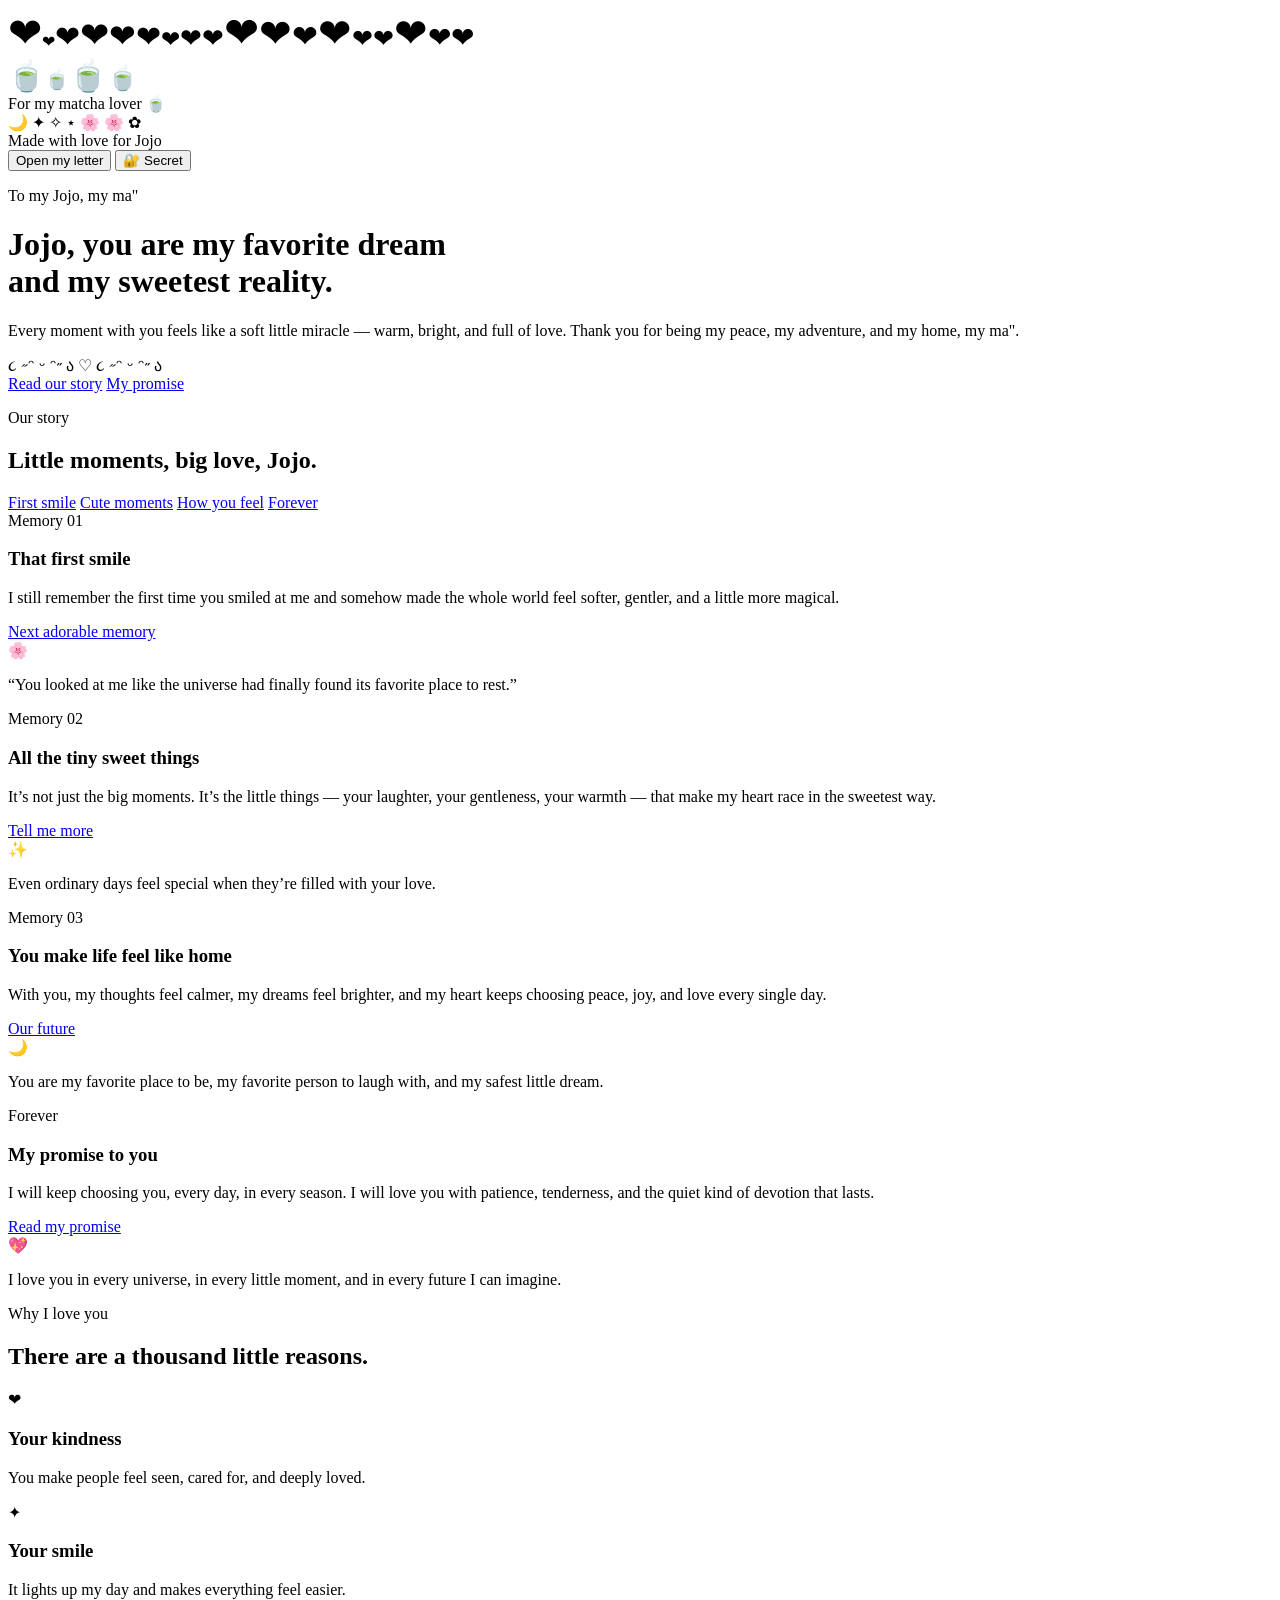
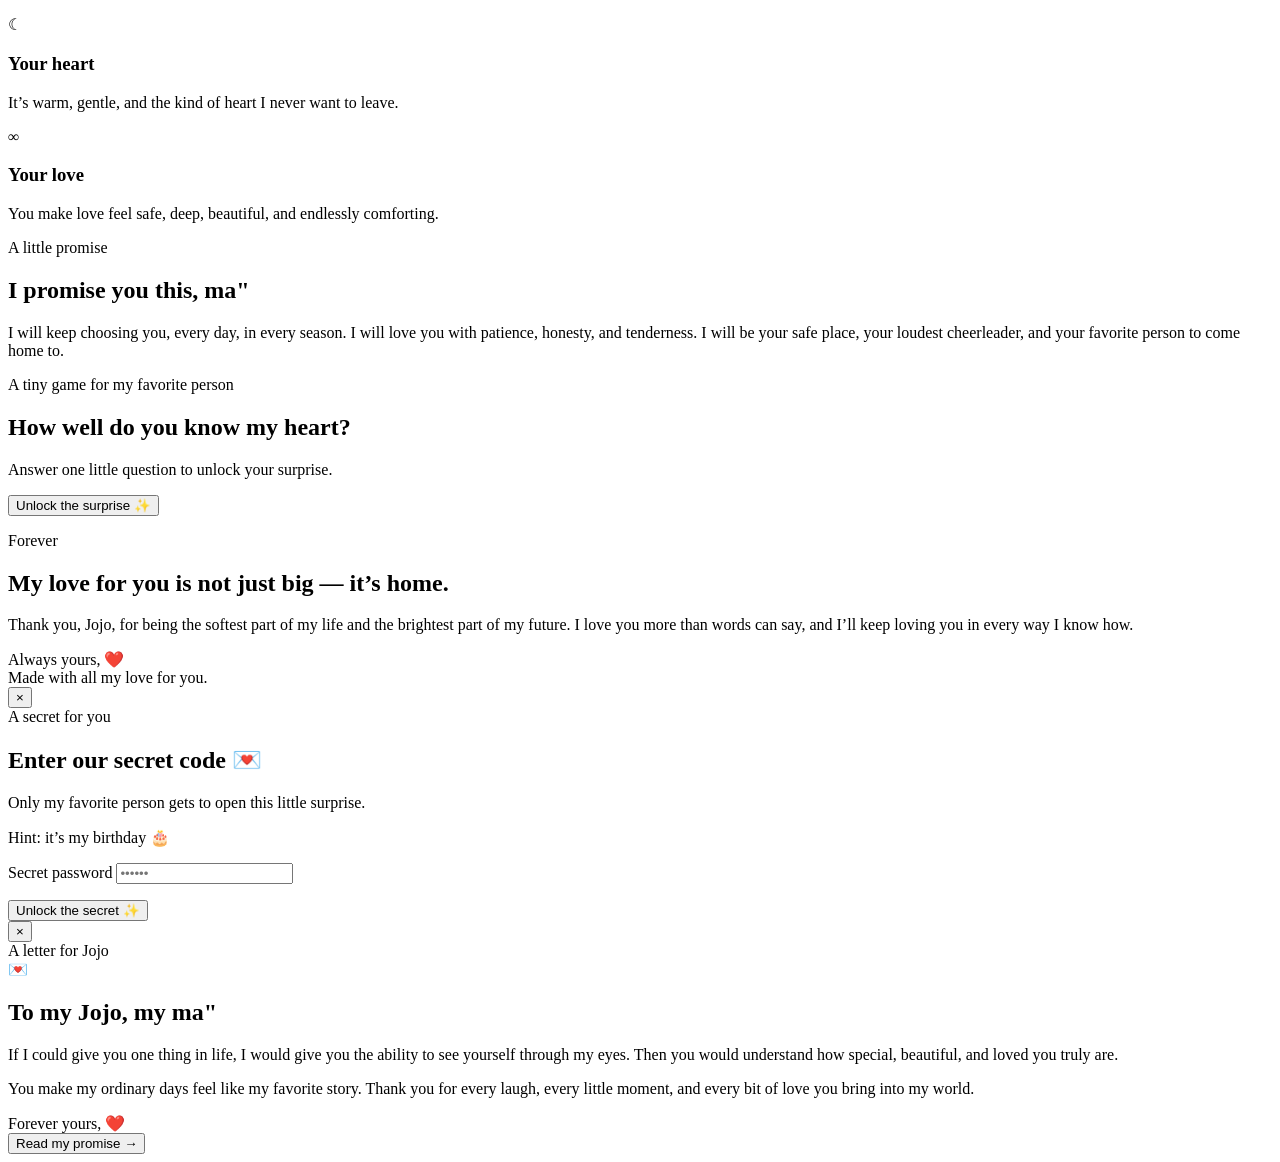
==== index.html @ d53a0cb2 "Update index.html" ====
<!DOCTYPE html>
<html lang="en">
  <head>
    <meta charset="UTF-8" />
    <meta name="viewport" content="width=device-width, initial-scale=1.0" />
    <title>For My Love</title>
    <meta
      name="description"
      content="A heartfelt surprise website for the love of my life."
    />
    <link rel="preconnect" href="https://fonts.googleapis.com" />
    <link rel="preconnect" href="https://fonts.gstatic.com" crossorigin />
    <link
      href="https://fonts.googleapis.com/css2?family=Cormorant+Garamond:wght@400;500;600;700&family=Inter:wght@400;500;600;700&display=swap"
      rel="stylesheet"
    />
    <link rel="stylesheet" href="style.css" />
  </head>
  <body>
    <div class="bg-hearts" id="heartsLayer" aria-hidden="true"></div>
    <div class="bg-matcha" id="matchaLayer" aria-hidden="true"></div>
    <div class="matcha-label" aria-label="For my matcha lover">
      For my matcha lover 🍵
    </div>
    <div class="anime-sky" aria-hidden="true">
      <span class="moon">🌙</span>
      <span class="star star-one">✦</span>
      <span class="star star-two">✧</span>
      <span class="star star-three">⋆</span>
      <span class="sakura sakura-one">🌸</span>
      <span class="sakura sakura-two">🌸</span>
      <span class="sakura sakura-three">✿</span>
    </div>

    <header class="hero">
      <nav class="topbar">
        <span class="brand">Made with love for Jojo</span>
        <div class="top-actions">
          <button id="openLetterBtn" class="glass-button">Open my letter</button>
          <button id="secretBtn" class="glass-button secret-button">🔐 Secret</button>
        </div>
      </nav>

      <div class="hero-inner">
        <p class="eyebrow">To my Jojo, my ma"</p>
        <h1>
          Jojo, you are my favorite <span>dream</span><br />
          and my sweetest reality.
        </h1>
        <p class="lead">
          Every moment with you feels like a soft little miracle — warm, bright,
          and full of love. Thank you for being my peace, my adventure, and my home,
          my ma".
        </p>
        <div class="chibi-row" aria-label="Cute love mascots">
          <span class="chibi">૮ ˶ᵔ ᵕ ᵔ˶ ა</span>
          <span class="anime-heart">♡</span>
          <span class="chibi">૮ ˶ᵔ ᵕ ᵔ˶ ა</span>
        </div>

        <div class="cta-row">
          <a class="primary-btn" href="#story" data-screen="story">Read our story</a>
          <a class="secondary-btn" href="#promise" data-screen="promise">My promise</a>
        </div>
      </div>
    </header>

    <main>
      <section id="story" class="story section-shell screen active-screen">
        <div class="section-heading">
          <p class="mini-label">Our story</p>
          <h2>Little moments, big love, Jojo.</h2>
        </div>

        <div class="memory-nav" aria-label="Memory navigation">
          <a href="#memory-1" data-screen="memory-1" class="nav-pill active">First smile</a>
          <a href="#memory-2" data-screen="memory-2" class="nav-pill">Cute moments</a>
          <a href="#memory-3" data-screen="memory-3" class="nav-pill">How you feel</a>
          <a href="#memory-4" data-screen="memory-4" class="nav-pill">Forever</a>
        </div>
      </section>

      <section id="memory-1" class="slide-show section-shell screen">
        <div class="slide-section">
          <div class="slide-copy">
            <span class="badge">Memory 01</span>
            <h3>That first smile</h3>
            <p>
              I still remember the first time you smiled at me and somehow made the whole
              world feel softer, gentler, and a little more magical.
            </p>
            <a href="#memory-2" data-screen="memory-2" class="mini-btn">Next adorable memory</a>
          </div>
          <div class="slide-card">
            <div class="card-emoji">🌸</div>
            <p>
              “You looked at me like the universe had finally found its favorite place to
              rest.”
            </p>
          </div>
        </div>
      </section>

      <section id="memory-2" class="slide-show section-shell screen">
        <div class="slide-section reverse">
          <div class="slide-copy">
            <span class="badge">Memory 02</span>
            <h3>All the tiny sweet things</h3>
            <p>
              It’s not just the big moments. It’s the little things — your laughter, your
              gentleness, your warmth — that make my heart race in the sweetest way.
            </p>
            <a href="#memory-3" data-screen="memory-3" class="mini-btn">Tell me more</a>
          </div>
          <div class="slide-card">
            <div class="card-emoji">✨</div>
            <p>
              Even ordinary days feel special when they’re filled with your love.
            </p>
          </div>
        </div>
      </section>

      <section id="memory-3" class="slide-show section-shell screen">
        <div class="slide-section">
          <div class="slide-copy">
            <span class="badge">Memory 03</span>
            <h3>You make life feel like home</h3>
            <p>
              With you, my thoughts feel calmer, my dreams feel brighter, and my heart keeps
              choosing peace, joy, and love every single day.
            </p>
            <a href="#memory-4" data-screen="memory-4" class="mini-btn">Our future</a>
          </div>
          <div class="slide-card">
            <div class="card-emoji">🌙</div>
            <p>
              You are my favorite place to be, my favorite person to laugh with, and my
              safest little dream.
            </p>
          </div>
        </div>
      </section>

      <section id="memory-4" class="slide-show section-shell screen">
        <div class="slide-section reverse">
          <div class="slide-copy">
            <span class="badge">Forever</span>
            <h3>My promise to you</h3>
            <p>
              I will keep choosing you, every day, in every season. I will love you with
              patience, tenderness, and the quiet kind of devotion that lasts.
            </p>
            <a href="#promise" data-screen="promise" class="mini-btn">Read my promise</a>
          </div>
          <div class="slide-card">
            <div class="card-emoji">💖</div>
            <p>
              I love you in every universe, in every little moment, and in every future I
              can imagine.
            </p>
          </div>
        </div>
      </section>

      <section id="reasons" class="reasons section-shell screen">
        <div class="section-heading">
          <p class="mini-label">Why I love you</p>
          <h2>There are a thousand little reasons.</h2>
        </div>

        <div class="reason-grid">
          <div class="reason-box">
            <span>❤</span>
            <h3>Your kindness</h3>
            <p>You make people feel seen, cared for, and deeply loved.</p>
          </div>
          <div class="reason-box">
            <span>✦</span>
            <h3>Your smile</h3>
            <p>It lights up my day and makes everything feel easier.</p>
          </div>
          <div class="reason-box">
            <span>☾</span>
            <h3>Your heart</h3>
            <p>It’s warm, gentle, and the kind of heart I never want to leave.</p>
          </div>
          <div class="reason-box">
            <span>∞</span>
            <h3>Your love</h3>
            <p>You make love feel safe, deep, beautiful, and endlessly comforting.</p>
          </div>
        </div>
      </section>

      <section id="promise" class="promise section-shell screen">
        <div class="promise-card">
          <p class="mini-label">A little promise</p>
          <h2>I promise you this, ma"</h2>
          <p>
            I will keep choosing you, every day, in every season. I will love you with
            patience, honesty, and tenderness. I will be your safe place, your loudest
            cheerleader, and your favorite person to come home to.
          </p>
        </div>
      </section>

      <section id="final-reveal" class="final-reveal section-shell screen">
        <div class="reveal-card">
          <span class="badge">A tiny game for my favorite person</span>
          <h2>How well do you know my heart?</h2>
          <p>Answer one little question to unlock your surprise.</p>
          <button id="quizBtn" class="primary-btn">Unlock the surprise ✨</button>
        </div>
      </section>

      <section id="closing" class="closing section-shell screen">
        <p class="mini-label">Forever</p>
        <h2>My love for you is not just big — it’s home.</h2>
        <p>
          Thank you, Jojo, for being the softest part of my life and the brightest part of my
          future. I love you more than words can say, and I’ll keep loving you in every
          way I know how.
        </p>
        <div class="signature">Always yours, ❤️</div>
      </section>
    </main>

    <footer>Made with all my love for you.</footer>

    <div id="secretModal" class="modal" aria-hidden="true">
      <div class="modal-backdrop" data-close-modal></div>
      <div class="modal-card" role="dialog" aria-modal="true" aria-labelledby="modalTitle">
        <button class="modal-close" data-close-modal aria-label="Close">×</button>
        <div id="passwordGate">
          <span class="badge">A secret for you</span>
          <h2 id="modalTitle">Enter our secret code 💌</h2>
          <p>Only my favorite person gets to open this little surprise.</p>
          <p class="password-hint">Hint: it’s my birthday 🎂</p>
          <form id="passwordForm" class="password-form">
            <label for="secretPassword">Secret password</label>
            <input
              id="secretPassword"
              type="password"
              inputmode="numeric"
              autocomplete="off"
              placeholder="••••••"
              maxlength="6"
              required
            />
            <p id="passwordError" class="password-error" role="alert"></p>
            <button class="primary-btn" type="submit">Unlock the secret ✨</button>
          </form>
        </div>
        <div id="secretContent" class="secret-content" hidden>
          <span class="badge">Secret unlocked</span>
          <h2>You are my favorite notification.</h2>
          <p id="modalMessage">
            No matter how busy the day gets, my heart still saves its brightest little
            smile for you, Jojo — my forever ma".
          </p>
          <button id="surpriseBtn" class="primary-btn">Make it sparkle ✨</button>
        </div>
      </div>
    </div>

    <div id="letterModal" class="modal letter-modal" aria-hidden="true">
      <div class="modal-backdrop" data-close-letter></div>
      <div class="modal-card" role="dialog" aria-modal="true" aria-labelledby="letterTitle">
        <button class="modal-close" data-close-letter aria-label="Close letter">×</button>
        <div class="letter-card">
          <span class="badge">A letter for Jojo</span>
          <div class="letter-sparkle">💌</div>
          <h2 id="letterTitle">To my Jojo, my ma"</h2>
          <p>
            If I could give you one thing in life, I would give you the ability to see
            yourself through my eyes. Then you would understand how special, beautiful,
            and loved you truly are.
          </p>
          <p>
            You make my ordinary days feel like my favorite story. Thank you for every
            laugh, every little moment, and every bit of love you bring into my world.
          </p>
          <div class="signature">Forever yours, ❤️</div>
          <button class="mini-btn letter-next" data-screen="promise">Read my promise →</button>
        </div>
      </div>
    </div>

    <script src="script.js"></script>
  </body>
</html>
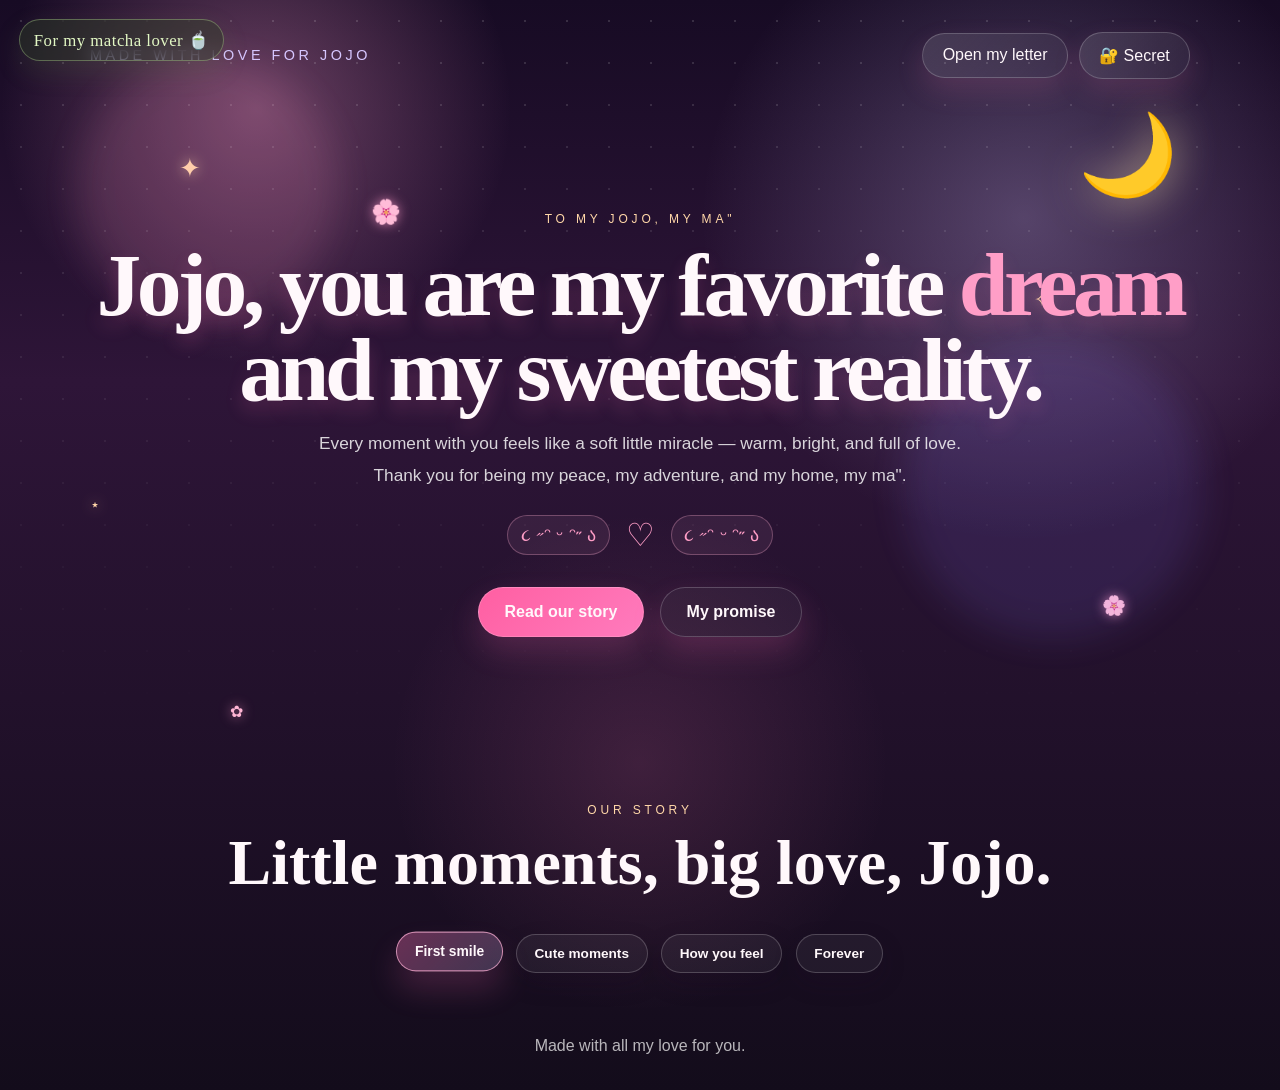
==== commit 0e6c73b7: "Update index.html" ====
--- a/index.html
+++ b/index.html
@@ -260,7 +260,6 @@
             No matter how busy the day gets, my heart still saves its brightest little
             smile for you, Jojo — my forever ma".
           </p>
-          <button id="surpriseBtn" class="primary-btn">Make it sparkle ✨</button>
         </div>
       </div>
     </div>
--- a/style.css
+++ b/style.css
@@ -0,0 +1,1199 @@
+:root {
+  --bg-dark: #170b24;
+  --bg-mid: #2e1538;
+  --bg-soft: #281534;
+  --rose: #ff5fa2;
+  --rose-strong: #ff7bbd;
+  --rose-soft: #ff9ec7;
+  --peach: #ffd7a8;
+  --gold: #ffd7a8;
+  --white: #fff8fb;
+  --lavender: #d6c6ff;
+  --card: rgba(255, 255, 255, 0.08);
+  --card-border: rgba(255, 255, 255, 0.18);
+  --shadow: rgba(21, 10, 30, 0.45);
+}
+
+* {
+  box-sizing: border-box;
+}
+
+html {
+  scroll-behavior: smooth;
+  -webkit-text-size-adjust: 100%;
+}
+
+body {
+  margin: 0;
+  font-family: "Inter", sans-serif;
+  background:
+    radial-gradient(circle at 20% 10%, rgba(255, 160, 207, 0.35), transparent 18%),
+    radial-gradient(circle at 80% 20%, rgba(214, 198, 255, 0.28), transparent 24%),
+    radial-gradient(circle at 50% 70%, rgba(255, 125, 183, 0.14), transparent 25%),
+    linear-gradient(180deg, var(--bg-dark), var(--bg-mid) 35%, #130c1b 100%);
+  color: var(--white);
+  min-height: 100vh;
+  overflow-x: hidden;
+  min-width: 0;
+}
+
+body::before {
+  content: "";
+  position: fixed;
+  inset: 0;
+  pointer-events: none;
+  z-index: 0;
+  opacity: 0.18;
+  background-image: radial-gradient(rgba(255, 255, 255, 0.8) 1px, transparent 1px);
+  background-size: 42px 42px;
+  mask-image: linear-gradient(to bottom, black, transparent 82%);
+}
+
+button,
+a,
+input {
+  -webkit-tap-highlight-color: transparent;
+}
+
+img {
+  max-width: 100%;
+  display: block;
+}
+
+.bg-hearts {
+  position: fixed;
+  inset: 0;
+  pointer-events: none;
+  overflow: hidden;
+  z-index: 0;
+}
+
+.anime-sky {
+  position: fixed;
+  inset: 0;
+  pointer-events: none;
+  overflow: hidden;
+  z-index: 0;
+}
+
+.moon {
+  position: absolute;
+  top: 12%;
+  right: 8%;
+  font-size: clamp(2.5rem, 7vw, 5rem);
+  filter: drop-shadow(0 0 22px rgba(255, 231, 176, 0.6));
+  animation: moonFloat 5s ease-in-out infinite;
+}
+
+.star,
+.sakura {
+  position: absolute;
+  color: var(--peach);
+  text-shadow: 0 0 14px rgba(255, 220, 173, 0.8);
+  animation: twinkle 2.8s ease-in-out infinite;
+}
+
+.star-one { top: 17%; left: 14%; font-size: 1.6rem; }
+.star-two { top: 32%; right: 18%; font-size: 1.2rem; animation-delay: 0.8s; }
+.star-three { top: 55%; left: 7%; font-size: 1rem; animation-delay: 1.4s; }
+
+.sakura {
+  color: #ffb5d4;
+  text-shadow: 0 0 12px rgba(255, 153, 201, 0.7);
+  animation: petalDrift 9s ease-in-out infinite;
+}
+
+.sakura-one { top: 22%; left: 29%; font-size: 1.5rem; }
+.sakura-two { top: 66%; right: 12%; font-size: 1.2rem; animation-delay: 2s; }
+.sakura-three { top: 78%; left: 18%; font-size: 1rem; animation-delay: 4s; }
+
+@keyframes twinkle {
+  0%, 100% { opacity: 0.35; transform: scale(0.8) rotate(0deg); }
+  50% { opacity: 1; transform: scale(1.3) rotate(18deg); }
+}
+
+@keyframes moonFloat {
+  0%, 100% { transform: translateY(0) rotate(-5deg); }
+  50% { transform: translateY(-10px) rotate(5deg); }
+}
+
+@keyframes petalDrift {
+  0%, 100% { transform: translate(0, 0) rotate(0deg); }
+  50% { transform: translate(18px, 22px) rotate(35deg); }
+}
+
+.heart {
+  position: absolute;
+  bottom: -120px;
+  font-size: 1.2rem;
+  color: rgba(255, 143, 188, 0.8);
+  animation: floatUp linear infinite;
+  text-shadow: 0 0 12px rgba(255, 255, 255, 0.25);
+}
+
+.bg-matcha {
+  position: fixed;
+  inset: 0;
+  pointer-events: none;
+  overflow: hidden;
+  z-index: 0;
+}
+
+.matcha-label {
+  position: fixed;
+  top: 1.2rem;
+  left: 1.2rem;
+  z-index: 4;
+  padding: 0.6rem 0.85rem;
+  border: 1px solid rgba(194, 235, 156, 0.35);
+  border-radius: 999px;
+  background: rgba(47, 67, 37, 0.42);
+  color: #e2f8c4;
+  font-family: "Cormorant Garamond", serif;
+  font-size: 1.05rem;
+  letter-spacing: 0.03rem;
+  box-shadow: 0 10px 28px rgba(107, 163, 65, 0.15);
+  backdrop-filter: blur(8px);
+}
+
+.matcha {
+  position: absolute;
+  bottom: -120px;
+  color: #d8f3b0;
+  filter: drop-shadow(0 0 10px rgba(160, 224, 119, 0.5));
+  animation: floatUp linear infinite;
+}
+
+@keyframes floatUp {
+  0% {
+    transform: translate3d(0, 0, 0) scale(0.8) rotate(0deg);
+    opacity: 0;
+  }
+  10% {
+    opacity: 1;
+  }
+  100% {
+    transform: translate3d(var(--drift), -110vh, 0) scale(1.35) rotate(18deg);
+    opacity: 0;
+  }
+}
+
+.hero,
+main,
+footer {
+  position: relative;
+  z-index: 1;
+}
+
+.hero {
+  position: relative;
+  padding: 2rem clamp(1.2rem, 3vw, 3rem) 0;
+}
+
+.hero::before,
+.hero::after {
+  content: "";
+  position: absolute;
+  border-radius: 50%;
+  filter: blur(18px);
+  opacity: 0.7;
+  z-index: -1;
+}
+
+.hero::before {
+  width: 260px;
+  height: 260px;
+  background: rgba(255, 148, 196, 0.18);
+  left: 6%;
+  top: 8%;
+}
+
+.hero::after {
+  width: 300px;
+  height: 300px;
+  background: rgba(137, 123, 255, 0.18);
+  right: 6%;
+  bottom: 12%;
+}
+
+.topbar {
+  max-width: 1100px;
+  margin: 0 auto;
+  display: flex;
+  align-items: center;
+  justify-content: space-between;
+  gap: 1rem;
+}
+
+.top-actions {
+  display: flex;
+  gap: 0.7rem;
+  align-items: center;
+}
+
+.secret-button {
+  border-color: rgba(255, 215, 168, 0.4);
+}
+
+.brand {
+  font-size: 0.9rem;
+  letter-spacing: 0.22rem;
+  text-transform: uppercase;
+  color: var(--lavender);
+}
+
+.memory-nav {
+  display: flex;
+  justify-content: center;
+  flex-wrap: wrap;
+  gap: 0.85rem;
+  margin-top: 1.5rem;
+}
+
+.nav-pill,
+.mini-btn,
+.glass-button,
+.primary-btn,
+.secondary-btn {
+  border: 1px solid rgba(255, 255, 255, 0.2);
+  border-radius: 999px;
+  text-decoration: none;
+  transition: transform 0.2s ease, box-shadow 0.2s ease, border-color 0.2s ease, background 0.2s ease, filter 0.2s ease;
+}
+
+.nav-pill,
+.mini-btn {
+  display: inline-flex;
+  align-items: center;
+  justify-content: center;
+  padding: 0.7rem 1.1rem;
+  font-size: 0.85rem;
+  font-weight: 600;
+  background: rgba(255, 255, 255, 0.05);
+  color: var(--white);
+  box-shadow: 0 10px 24px rgba(31, 12, 40, 0.18);
+}
+
+.nav-pill.active,
+.nav-pill:hover,
+.mini-btn:hover {
+  background: linear-gradient(135deg, rgba(255, 112, 182, 0.35), rgba(214, 198, 255, 0.22));
+  border-color: rgba(255, 177, 214, 0.7);
+  transform: translateY(-2px) scale(1.02);
+  box-shadow: 0 18px 30px rgba(255, 111, 182, 0.18);
+}
+
+.glass-button {
+  background: linear-gradient(135deg, rgba(255, 255, 255, 0.12), rgba(255, 255, 255, 0.04));
+  color: var(--white);
+  padding: 0.8rem 1.2rem;
+  font: inherit;
+  cursor: pointer;
+  box-shadow: 0 12px 28px rgba(255, 127, 182, 0.15);
+}
+
+.glass-button:hover,
+.primary-btn:hover,
+.secondary-btn:hover {
+  transform: translateY(-2px) scale(1.01);
+  box-shadow: 0 16px 34px rgba(255, 104, 166, 0.26);
+  filter: brightness(1.04);
+}
+
+.hero-inner {
+  max-width: 1100px;
+  margin: 0 auto;
+  min-height: 72vh;
+  display: grid;
+  place-content: center;
+  text-align: center;
+  padding: 4rem 0 2rem;
+}
+
+.chibi-row {
+  display: flex;
+  justify-content: center;
+  align-items: center;
+  gap: 1rem;
+  margin-top: 1.5rem;
+  color: var(--rose-soft);
+}
+
+.chibi {
+  display: inline-block;
+  padding: 0.5rem 0.8rem;
+  border: 1px solid rgba(255, 174, 210, 0.3);
+  border-radius: 999px;
+  background: rgba(255, 174, 210, 0.08);
+  font-size: 1.15rem;
+  animation: chibiBounce 2.4s ease-in-out infinite;
+}
+
+.chibi:last-child {
+  animation-delay: 0.4s;
+}
+
+.anime-heart {
+  font-size: 2rem;
+  animation: heartBeat 1.4s ease-in-out infinite;
+}
+
+@keyframes chibiBounce {
+  0%, 100% { transform: translateY(0); }
+  50% { transform: translateY(-6px); }
+}
+
+@keyframes heartBeat {
+  0%, 100% { transform: scale(1); }
+  50% { transform: scale(1.25); }
+}
+
+.eyebrow,
+.mini-label {
+  text-transform: uppercase;
+  letter-spacing: 0.24rem;
+  font-size: 0.75rem;
+  color: var(--gold);
+  margin-bottom: 1rem;
+}
+
+h1,
+h2,
+h3 {
+  margin: 0;
+  font-family: "Cormorant Garamond", serif;
+  line-height: 0.95;
+}
+
+.hero-inner h1 {
+  text-shadow: 0 10px 18px rgba(255, 116, 180, 0.18);
+}
+
+h1 {
+  font-size: clamp(3rem, 7vw, 7rem);
+  font-weight: 600;
+  letter-spacing: -0.05em;
+  margin-bottom: 1rem;
+}
+
+h1 span {
+  color: var(--rose-soft);
+}
+
+.lead {
+  max-width: 680px;
+  margin: 0 auto;
+  font-size: 1.08rem;
+  line-height: 1.8;
+  color: rgba(255, 255, 255, 0.82);
+}
+
+.cta-row {
+  display: flex;
+  justify-content: center;
+  gap: 1rem;
+  flex-wrap: wrap;
+  margin-top: 2rem;
+}
+
+.primary-btn,
+.secondary-btn {
+  padding: 0.95rem 1.6rem;
+  font-weight: 600;
+  box-shadow: 0 14px 30px rgba(255, 108, 176, 0.18);
+}
+
+.primary-btn {
+  background: linear-gradient(135deg, var(--rose), var(--rose-strong));
+  color: var(--white);
+}
+
+.secondary-btn {
+  background: rgba(255, 255, 255, 0.04);
+  color: var(--white);
+}
+
+.section-shell {
+  max-width: 1100px;
+  margin: 0 auto;
+  padding: 4rem 1.2rem;
+}
+
+.screen {
+  display: none;
+}
+
+.screen.active-screen {
+  display: block;
+  animation: screenIn 0.45s ease both;
+}
+
+@keyframes screenIn {
+  from {
+    opacity: 0;
+    transform: translateY(12px) scale(0.99);
+  }
+  to {
+    opacity: 1;
+    transform: translateY(0) scale(1);
+  }
+}
+
+.section-heading {
+  text-align: center;
+  margin-bottom: 2.5rem;
+}
+
+.section-heading h2 {
+  font-size: clamp(2.5rem, 5vw, 4rem);
+}
+
+.timeline {
+  display: grid;
+  grid-template-columns: repeat(3, minmax(0, 1fr));
+  gap: 1.5rem;
+}
+
+.timeline-card,
+.reason-box,
+.promise-card,
+.closing,
+.slide-card {
+  background: var(--card);
+  border: 1px solid var(--card-border);
+  border-radius: 26px;
+  backdrop-filter: blur(6px);
+  box-shadow: 0 20px 60px var(--shadow);
+}
+
+.slide-show {
+  padding-top: 1rem;
+  padding-bottom: 1rem;
+}
+
+.slide-section {
+  max-width: 1000px;
+  margin: 0 auto;
+  display: grid;
+  grid-template-columns: 1.15fr 0.85fr;
+  gap: 2rem;
+  align-items: center;
+  background: linear-gradient(135deg, rgba(255, 255, 255, 0.05), rgba(255, 255, 255, 0.025));
+  border: 1px solid rgba(255, 255, 255, 0.08);
+  border-radius: 30px;
+  padding: clamp(1.5rem, 3vw, 3rem);
+  box-shadow: 0 24px 50px rgba(20, 11, 30, 0.25);
+  transition: transform 0.25s ease, box-shadow 0.25s ease;
+}
+
+.slide-section:hover {
+  transform: translateY(-4px);
+  box-shadow: 0 28px 60px rgba(255, 132, 198, 0.12);
+}
+
+.slide-section.reverse {
+  grid-template-columns: 0.85fr 1.15fr;
+}
+
+.slide-copy {
+  display: flex;
+  flex-direction: column;
+  gap: 1rem;
+}
+
+.badge {
+  display: inline-flex;
+  align-items: center;
+  width: fit-content;
+  padding: 0.45rem 0.8rem;
+  border-radius: 999px;
+  background: rgba(255, 210, 172, 0.15);
+  border: 1px solid rgba(255, 210, 172, 0.28);
+  color: var(--gold);
+  letter-spacing: 0.12rem;
+  text-transform: uppercase;
+  font-size: 0.7rem;
+  font-weight: 700;
+}
+
+.slide-copy h3 {
+  font-size: clamp(2.2rem, 5vw, 4rem);
+}
+
+.slide-copy p,
+.reason-box p,
+.closing p,
+.promise-card p {
+  line-height: 1.8;
+  color: rgba(255, 255, 255, 0.8);
+  margin: 0;
+}
+
+.slide-card {
+  min-height: 260px;
+  padding: 2rem;
+  display: flex;
+  flex-direction: column;
+  justify-content: center;
+  align-items: center;
+  text-align: center;
+  background: linear-gradient(135deg, rgba(255, 159, 197, 0.13), rgba(214, 198, 255, 0.15));
+}
+
+.card-emoji {
+  font-size: clamp(3rem, 6vw, 5rem);
+  margin-bottom: 1rem;
+}
+
+.card-emoji + p {
+  font-size: 1.08rem;
+  line-height: 1.8;
+}
+
+.timeline-card {
+  padding: 1.5rem;
+}
+
+.time {
+  display: inline-block;
+  font-size: 0.72rem;
+  letter-spacing: 0.18rem;
+  text-transform: uppercase;
+  color: var(--gold);
+  margin-bottom: 0.75rem;
+}
+
+.timeline-card h3,
+.reason-box h3 {
+  font-size: 2rem;
+  margin-bottom: 0.7rem;
+}
+
+.reason-grid {
+  display: grid;
+  grid-template-columns: repeat(4, minmax(0, 1fr));
+  gap: 1.3rem;
+}
+
+.reason-box {
+  padding: 1.5rem 1.2rem;
+  text-align: center;
+  transition: transform 0.25s ease, box-shadow 0.25s ease;
+}
+
+.reason-box:hover {
+  transform: translateY(-5px);
+  box-shadow: 0 24px 48px rgba(255, 127, 182, 0.12);
+}
+
+.reason-box span {
+  display: inline-flex;
+  width: 62px;
+  height: 62px;
+  align-items: center;
+  justify-content: center;
+  border-radius: 50%;
+  margin-bottom: 1rem;
+  background: linear-gradient(135deg, rgba(255, 126, 173, 0.3), rgba(214, 198, 255, 0.2));
+  font-size: 1.7rem;
+  box-shadow: inset 0 0 18px rgba(255, 255, 255, 0.12);
+}
+
+.promise-card {
+  max-width: 820px;
+  margin: 0 auto;
+  padding: clamp(2rem, 4vw, 3rem);
+  text-align: center;
+  position: relative;
+  overflow: hidden;
+}
+
+.letter-card {
+  position: relative;
+  max-width: 760px;
+  margin: 0 auto;
+  padding: clamp(2rem, 6vw, 4.5rem);
+  text-align: center;
+  overflow: hidden;
+  border: 1px solid rgba(255, 211, 229, 0.35);
+  border-radius: 30px;
+  background:
+    linear-gradient(rgba(255, 248, 251, 0.96), rgba(255, 232, 242, 0.94)),
+    repeating-linear-gradient(
+      0deg,
+      transparent 0,
+      transparent 35px,
+      rgba(183, 94, 139, 0.12) 36px
+    );
+  color: #4b2145;
+  box-shadow: 0 28px 80px rgba(255, 105, 174, 0.24);
+}
+
+.letter-card::before,
+.letter-card::after {
+  content: "✦";
+  position: absolute;
+  color: rgba(255, 119, 181, 0.35);
+  font-size: 2rem;
+}
+
+.letter-card::before {
+  top: 1.2rem;
+  left: 1.5rem;
+}
+
+.letter-card::after {
+  right: 1.5rem;
+  bottom: 1.2rem;
+}
+
+.letter-card .badge {
+  color: #9a4b76;
+  border-color: rgba(154, 75, 118, 0.25);
+  background: rgba(255, 177, 211, 0.2);
+}
+
+.letter-card h2 {
+  margin: 1rem 0 1.5rem;
+  font-size: clamp(2.5rem, 6vw, 4.8rem);
+  color: #672554;
+}
+
+.letter-card p {
+  max-width: 590px;
+  margin: 0 auto 1rem;
+  color: #70425f;
+  line-height: 1.9;
+}
+
+.letter-modal .letter-card h2 {
+  color: #672554;
+}
+
+.letter-modal .letter-card p {
+  color: #70425f;
+}
+
+.letter-modal .letter-card .signature {
+  color: #a43b73;
+}
+
+.letter-sparkle {
+  margin-top: 1.2rem;
+  font-size: 3rem;
+  animation: heartBeat 1.8s ease-in-out infinite;
+}
+
+.letter-card .signature {
+  color: #c04d88;
+}
+
+.letter-next {
+  margin-top: 1rem;
+  border-color: rgba(154, 75, 118, 0.28);
+  background: rgba(190, 81, 137, 0.12);
+  color: #672554;
+}
+
+.promise-card::before {
+  content: "";
+  position: absolute;
+  inset: -30% auto auto -6%;
+  width: 180px;
+  height: 180px;
+  border-radius: 50%;
+  background: rgba(255, 150, 200, 0.12);
+  filter: blur(12px);
+}
+
+.promise-card.pulse {
+  animation: glowPulse 1s ease;
+}
+
+@keyframes glowPulse {
+  0% {
+    transform: scale(1);
+    box-shadow: 0 20px 60px var(--shadow);
+  }
+  50% {
+    transform: scale(1.02);
+    box-shadow: 0 0 0 10px rgba(255, 153, 195, 0.12), 0 20px 60px var(--shadow);
+  }
+  100% {
+    transform: scale(1);
+    box-shadow: 0 20px 60px var(--shadow);
+  }
+}
+
+.promise-card h2,
+.closing h2 {
+  font-size: clamp(2.4rem, 5vw, 4rem);
+  margin-bottom: 1rem;
+}
+
+.closing {
+  text-align: center;
+  padding: 2.3rem 1.6rem 3rem;
+  background: linear-gradient(135deg, rgba(255, 255, 255, 0.05), rgba(255, 255, 255, 0.02));
+}
+
+.final-reveal {
+  padding-top: 2rem;
+}
+
+.reveal-card {
+  position: relative;
+  overflow: hidden;
+  max-width: 820px;
+  margin: 0 auto;
+  padding: clamp(2.2rem, 5vw, 4rem);
+  text-align: center;
+  border-radius: 34px;
+  border: 1px solid rgba(255, 204, 225, 0.28);
+  background:
+    radial-gradient(circle at 15% 15%, rgba(255, 215, 168, 0.18), transparent 25%),
+    linear-gradient(135deg, rgba(255, 95, 162, 0.16), rgba(123, 96, 199, 0.18));
+  box-shadow: 0 28px 70px rgba(255, 91, 163, 0.2);
+}
+
+.reveal-card::after {
+  content: "✦  ♡  ✦  ♡  ✦";
+  position: absolute;
+  right: 1.2rem;
+  bottom: 0.8rem;
+  color: rgba(255, 215, 168, 0.35);
+  letter-spacing: 0.7rem;
+}
+
+.reveal-card h2 {
+  font-size: clamp(2.4rem, 5vw, 4.2rem);
+  margin: 1rem 0;
+}
+
+.reveal-card p {
+  color: rgba(255, 255, 255, 0.8);
+  margin-bottom: 1.5rem;
+}
+
+.modal {
+  position: fixed;
+  inset: 0;
+  display: grid;
+  place-items: center;
+  padding: 1.2rem;
+  z-index: 10;
+  opacity: 0;
+  visibility: hidden;
+  transition: opacity 0.25s ease, visibility 0.25s ease;
+}
+
+.modal.open {
+  opacity: 1;
+  visibility: visible;
+}
+
+.modal-backdrop {
+  position: absolute;
+  inset: 0;
+  background: rgba(15, 5, 24, 0.72);
+  backdrop-filter: blur(10px);
+}
+
+.modal-card {
+  position: relative;
+  max-width: 540px;
+  padding: clamp(2rem, 5vw, 3.5rem);
+  text-align: center;
+  border: 1px solid rgba(255, 207, 226, 0.35);
+  border-radius: 30px;
+  background: linear-gradient(145deg, #3a1b48, #24132f);
+  box-shadow: 0 30px 90px rgba(255, 95, 162, 0.3);
+  transform: translateY(15px) scale(0.97);
+  transition: transform 0.25s ease;
+}
+
+.letter-modal .modal-card {
+  max-width: 800px;
+  padding: 0.75rem;
+  border: 0;
+  background: transparent;
+  box-shadow: none;
+}
+
+.letter-modal .letter-card {
+  max-height: calc(100vh - 3rem);
+  max-height: calc(100dvh - 3rem);
+  overflow-y: auto;
+}
+
+.modal.open .modal-card {
+  transform: translateY(0) scale(1);
+}
+
+.modal-card h2 {
+  font-size: clamp(2.4rem, 5vw, 4rem);
+  margin: 1rem 0;
+}
+
+.modal-card p {
+  line-height: 1.8;
+  color: rgba(255, 255, 255, 0.82);
+}
+
+.password-form {
+  display: grid;
+  gap: 0.75rem;
+  margin-top: 1.5rem;
+  text-align: left;
+}
+
+.password-hint {
+  margin: 0.5rem 0 0 !important;
+  color: var(--peach) !important;
+  font-size: 0.9rem;
+  font-style: italic;
+}
+
+.password-form label {
+  color: var(--peach);
+  font-size: 0.78rem;
+  letter-spacing: 0.12rem;
+  text-transform: uppercase;
+}
+
+.password-form input {
+  width: 100%;
+  padding: 0.95rem 1rem;
+  border: 1px solid rgba(255, 207, 226, 0.3);
+  border-radius: 14px;
+  outline: none;
+  background: rgba(255, 255, 255, 0.08);
+  color: var(--white);
+  font: inherit;
+  font-size: 1.2rem;
+  letter-spacing: 0.45rem;
+  text-align: center;
+}
+
+.password-form input:focus {
+  border-color: var(--rose-soft);
+  box-shadow: 0 0 0 4px rgba(255, 158, 199, 0.14);
+}
+
+.password-error {
+  min-height: 1.5rem;
+  margin: 0 !important;
+  color: #ffb7cc !important;
+  font-size: 0.85rem;
+  text-align: center;
+}
+
+.secret-content {
+  animation: revealContent 0.4s ease;
+}
+
+@keyframes revealContent {
+  from { opacity: 0; transform: translateY(8px); }
+  to { opacity: 1; transform: translateY(0); }
+}
+
+.modal-close {
+  position: absolute;
+  top: 0.8rem;
+  right: 1rem;
+  width: 36px;
+  height: 36px;
+  border: 0;
+  border-radius: 50%;
+  background: rgba(255, 255, 255, 0.08);
+  color: var(--white);
+  font-size: 1.5rem;
+  cursor: pointer;
+}
+
+.spark {
+  position: fixed;
+  pointer-events: none;
+  z-index: 20;
+  animation: sparkle 1.3s ease-out forwards;
+}
+
+@keyframes sparkle {
+  from { transform: translate(0, 0) scale(1); opacity: 1; }
+  to { transform: translate(var(--x), var(--y)) rotate(180deg) scale(0); opacity: 0; }
+}
+
+.signature {
+  margin-top: 1.8rem;
+  font-family: "Cormorant Garamond", serif;
+  font-size: clamp(1.6rem, 2vw, 2.4rem);
+  color: var(--rose-soft);
+}
+
+footer {
+  text-align: center;
+  padding: 0 1rem 2.2rem;
+  color: rgba(255, 255, 255, 0.7);
+}
+
+@media (max-width: 850px) {
+  .timeline,
+  .reason-grid,
+  .slide-section,
+  .slide-section.reverse {
+    grid-template-columns: 1fr 1fr;
+  }
+
+  .slide-section,
+  .slide-section.reverse {
+    grid-template-columns: 1fr;
+  }
+}
+
+@media (max-width: 620px) {
+  .timeline,
+  .reason-grid {
+    grid-template-columns: 1fr;
+  }
+
+  .topbar {
+    flex-direction: column;
+    align-items: stretch;
+    gap: 1rem;
+    padding-top: 3.4rem;
+  }
+
+  .top-actions {
+    width: 100%;
+    flex-wrap: wrap;
+  }
+
+  .brand {
+    font-size: 0.72rem;
+    letter-spacing: 0.16rem;
+  }
+
+  .matcha-label {
+    top: 0.7rem;
+    left: 0.7rem;
+    padding: 0.45rem 0.65rem;
+    font-size: 0.92rem;
+  }
+
+  .glass-button {
+    min-height: 48px;
+    padding: 0.75rem 1rem;
+    flex: 1 1 145px;
+  }
+
+  .hero-inner {
+    min-height: 64vh;
+    padding: 2.5rem 0 1rem;
+  }
+
+  .hero {
+    padding-left: max(0.9rem, env(safe-area-inset-left));
+    padding-right: max(0.9rem, env(safe-area-inset-right));
+  }
+
+  h1 {
+    font-size: clamp(2.7rem, 13vw, 4.5rem);
+    line-height: 0.98;
+  }
+
+  .lead {
+    font-size: 0.95rem;
+    line-height: 1.65;
+  }
+
+  .eyebrow,
+  .mini-label {
+    font-size: 0.65rem;
+    letter-spacing: 0.16rem;
+  }
+
+  .cta-row {
+    gap: 0.7rem;
+    margin-top: 1.5rem;
+  }
+
+  .primary-btn,
+  .secondary-btn {
+    width: 100%;
+    min-height: 50px;
+    padding: 0.85rem 1rem;
+    display: inline-flex;
+    align-items: center;
+    justify-content: center;
+  }
+
+  .section-shell {
+    width: 100%;
+    padding: 2rem 0.9rem;
+  }
+
+
+  .section-heading {
+    margin-bottom: 1.5rem;
+  }
+
+  .section-heading h2 {
+    font-size: clamp(2.2rem, 11vw, 3.4rem);
+  }
+
+  .memory-nav {
+    display: grid;
+    grid-template-columns: 1fr 1fr;
+    gap: 0.6rem;
+    margin-top: 1rem;
+  }
+
+  .nav-pill {
+    min-height: 48px;
+    padding: 0.65rem 0.45rem;
+    font-size: 0.76rem;
+    text-align: center;
+  }
+
+  .slide-show {
+    padding-top: 0.6rem;
+    padding-bottom: 0.6rem;
+  }
+
+  .slide-section,
+  .slide-section.reverse {
+    gap: 1.2rem;
+    padding: 1.25rem;
+    border-radius: 24px;
+  }
+
+  .slide-copy {
+    gap: 0.8rem;
+  }
+
+  .slide-copy h3 {
+    font-size: clamp(2.2rem, 12vw, 3.5rem);
+  }
+
+  .slide-copy p,
+  .reason-box p,
+  .closing p,
+  .promise-card p {
+    font-size: 0.92rem;
+    line-height: 1.7;
+  }
+
+  .mini-btn {
+    width: 100%;
+    min-height: 48px;
+  }
+
+  .slide-card {
+    min-height: 190px;
+    padding: 1.3rem;
+  }
+
+  .card-emoji {
+    font-size: 3.5rem;
+  }
+
+  .card-emoji + p {
+    font-size: 0.94rem;
+    line-height: 1.65;
+  }
+
+  .reason-grid {
+    gap: 0.8rem;
+  }
+
+  .reason-box {
+    padding: 1.2rem 1rem;
+  }
+
+  .reason-box h3 {
+    font-size: 1.8rem;
+  }
+
+  .promise-card,
+  .letter-card,
+  .reveal-card,
+  .closing {
+    padding: 1.7rem 1.15rem;
+    border-radius: 24px;
+  }
+
+  .promise-card h2,
+  .closing h2,
+  .reveal-card h2 {
+    font-size: clamp(2.3rem, 11vw, 3.5rem);
+  }
+
+  .modal {
+    padding: 0.8rem;
+  }
+
+  .modal-card {
+    width: 100%;
+    max-height: calc(100dvh - 1.6rem);
+    overflow-y: auto;
+    padding: 2rem 1.2rem 1.4rem;
+    border-radius: 24px;
+  }
+
+  .letter-modal .modal-card {
+    max-height: calc(100dvh - 1rem);
+  }
+
+  .letter-modal .modal-card {
+    padding: 0.2rem;
+  }
+
+  .letter-modal .letter-card {
+    max-height: calc(100dvh - 1.6rem);
+  }
+
+  .modal-card h2 {
+    font-size: clamp(2.2rem, 11vw, 3.4rem);
+  }
+
+  .modal-card .primary-btn {
+    width: 100%;
+  }
+
+  .password-form input {
+    min-height: 52px;
+  }
+}
+
+@media (max-width: 380px) {
+  .top-actions {
+    flex-direction: column;
+  }
+
+  .glass-button {
+    width: 100%;
+    flex-basis: auto;
+  }
+
+  .memory-nav {
+    grid-template-columns: 1fr;
+  }
+
+  .matcha-label {
+    max-width: calc(100vw - 1.4rem);
+    white-space: nowrap;
+    overflow: hidden;
+    text-overflow: ellipsis;
+  }
+}
+
+@media (prefers-reduced-motion: reduce) {
+  *,
+  *::before,
+  *::after {
+    animation-duration: 0.01ms !important;
+    animation-iteration-count: 1 !important;
+    scroll-behavior: auto !important;
+    transition-duration: 0.01ms !important;
+  }
+}
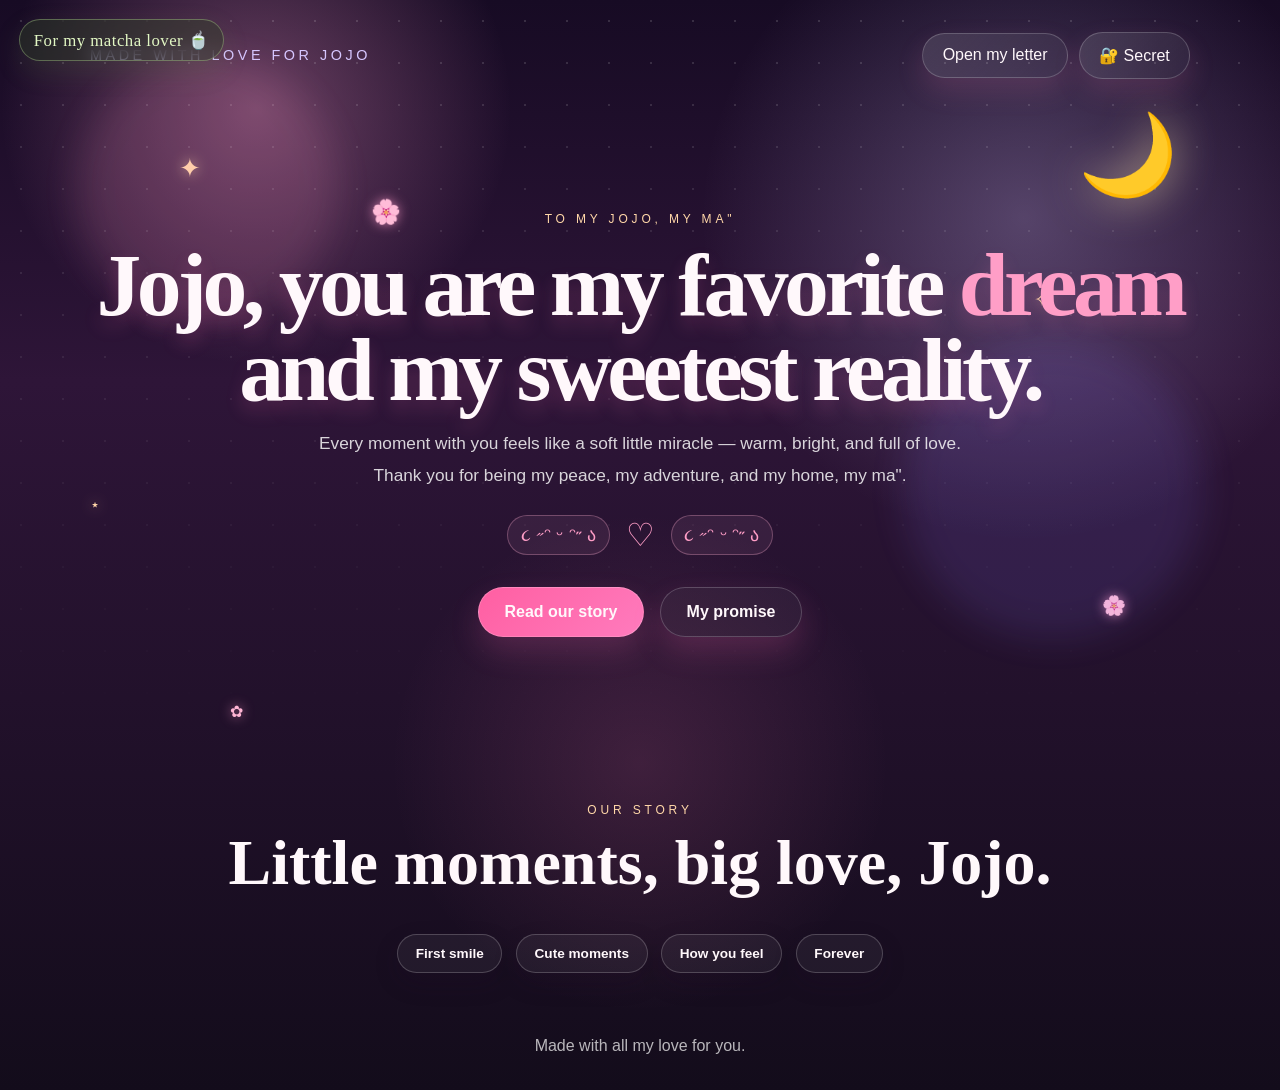
==== commit da166f57: "Update index.html" ====
--- a/index.html
+++ b/index.html
@@ -259,6 +259,7 @@
           <p id="modalMessage">
             No matter how busy the day gets, my heart still saves its brightest little
             smile for you, Jojo — my forever ma".
+          <button id="loveButton" class="primary-btn secret-love-button">I love you😘😘</button>
           </p>
         </div>
       </div>
--- a/style.css
+++ b/style.css
@@ -911,18 +911,6 @@
   cursor: pointer;
 }
 
-.spark {
-  position: fixed;
-  pointer-events: none;
-  z-index: 20;
-  animation: sparkle 1.3s ease-out forwards;
-}
-
-@keyframes sparkle {
-  from { transform: translate(0, 0) scale(1); opacity: 1; }
-  to { transform: translate(var(--x), var(--y)) rotate(180deg) scale(0); opacity: 0; }
-}
-
 .signature {
   margin-top: 1.8rem;
   font-family: "Cormorant Garamond", serif;
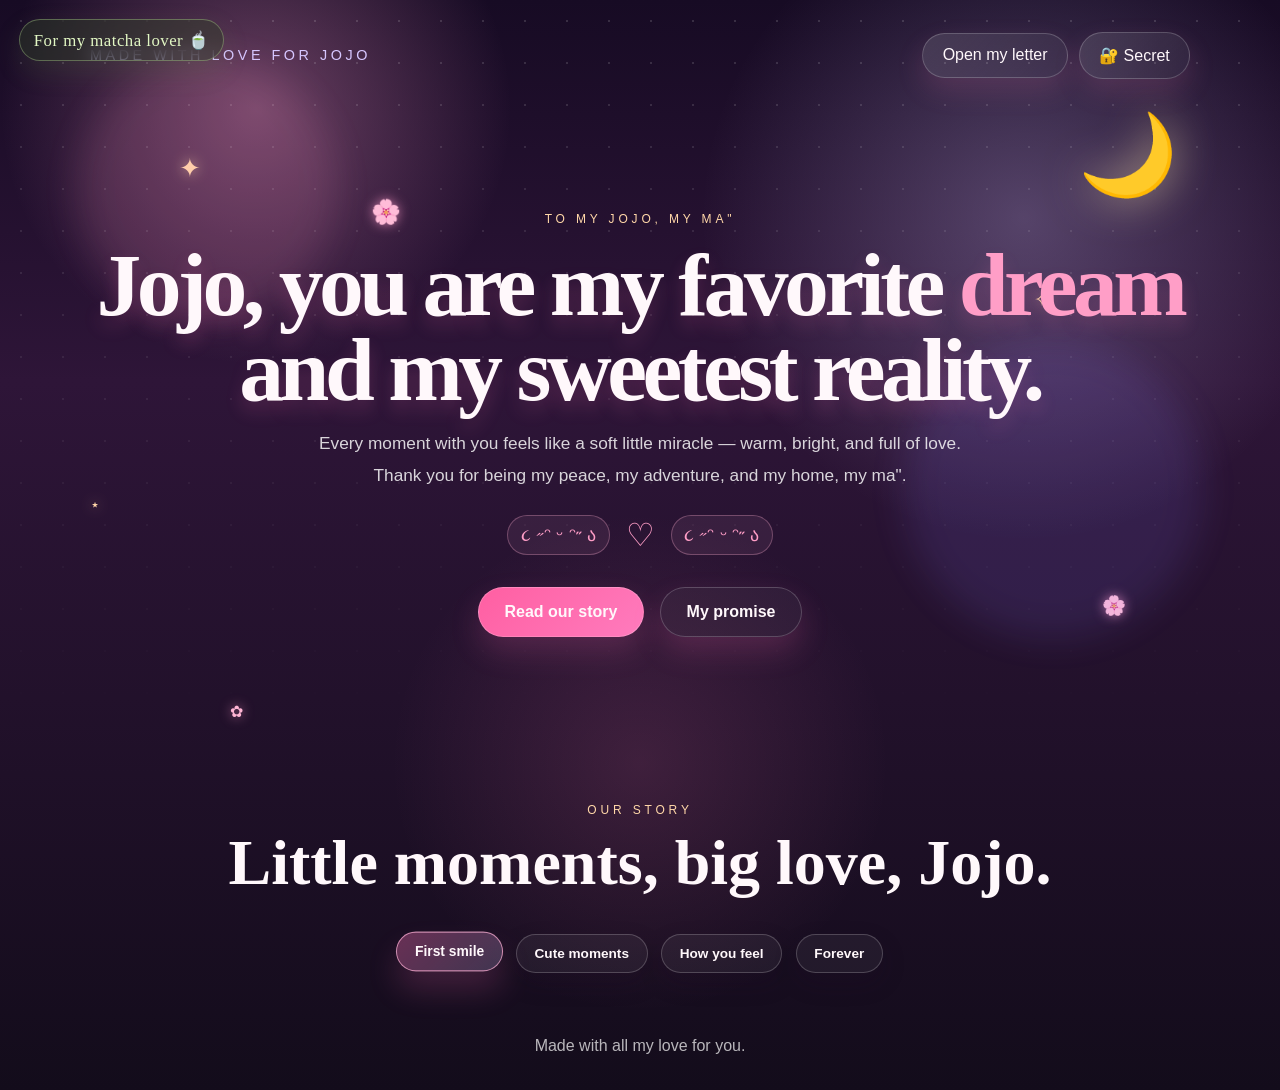
==== commit 152c2d15: "Update index.html" ====
--- a/index.html
+++ b/index.html
@@ -258,9 +258,9 @@
           <h2>You are my favorite notification.</h2>
           <p id="modalMessage">
             No matter how busy the day gets, my heart still saves its brightest little
-            smile for you, Jojo — my forever ma".
+            smile for you, Jojo — my forever ma".</p>
+          <p class="secret-love-message">I love you😘😘</p>
           <button id="loveButton" class="primary-btn secret-love-button">I love you😘😘</button>
-          </p>
         </div>
       </div>
     </div>
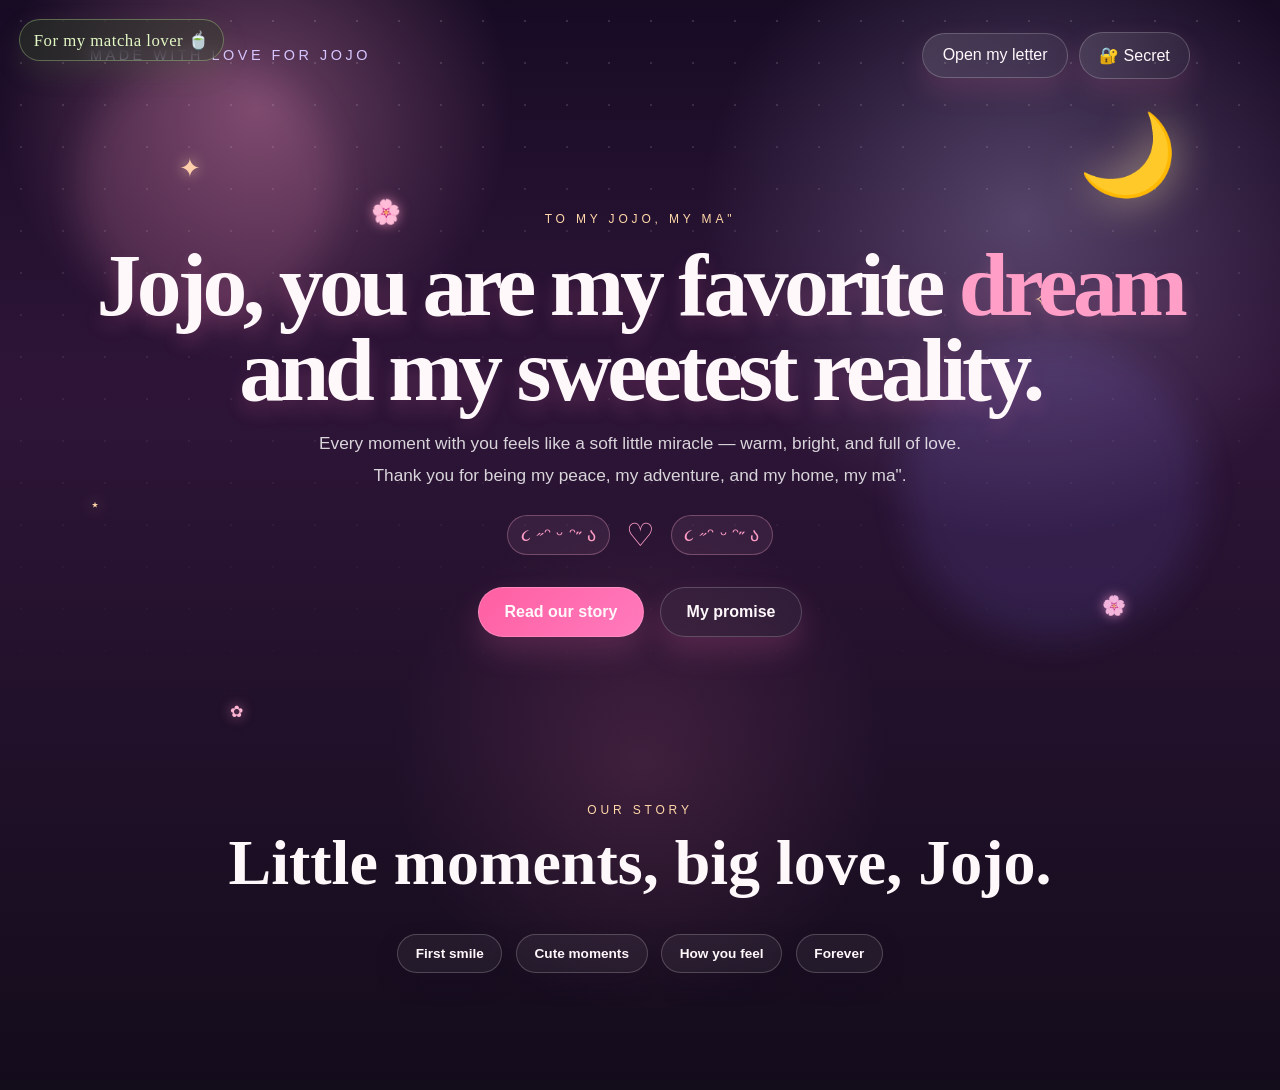
==== commit 5ade37a5: "Update index.html" ====
--- a/index.html
+++ b/index.html
@@ -1,3 +1,4 @@
+
 
 <!DOCTYPE html>
 <html lang="en">
@@ -259,8 +260,7 @@
           <p id="modalMessage">
             No matter how busy the day gets, my heart still saves its brightest little
             smile for you, Jojo — my forever ma".</p>
-          <p class="secret-love-message">I love you😘😘</p>
-          <button id="loveButton" class="primary-btn secret-love-button">I love you😘😘</button>
+          <button id="secretloveButton" class="primary-btn secret-love-button">I love you😘😘</button>
         </div>
       </div>
     </div>
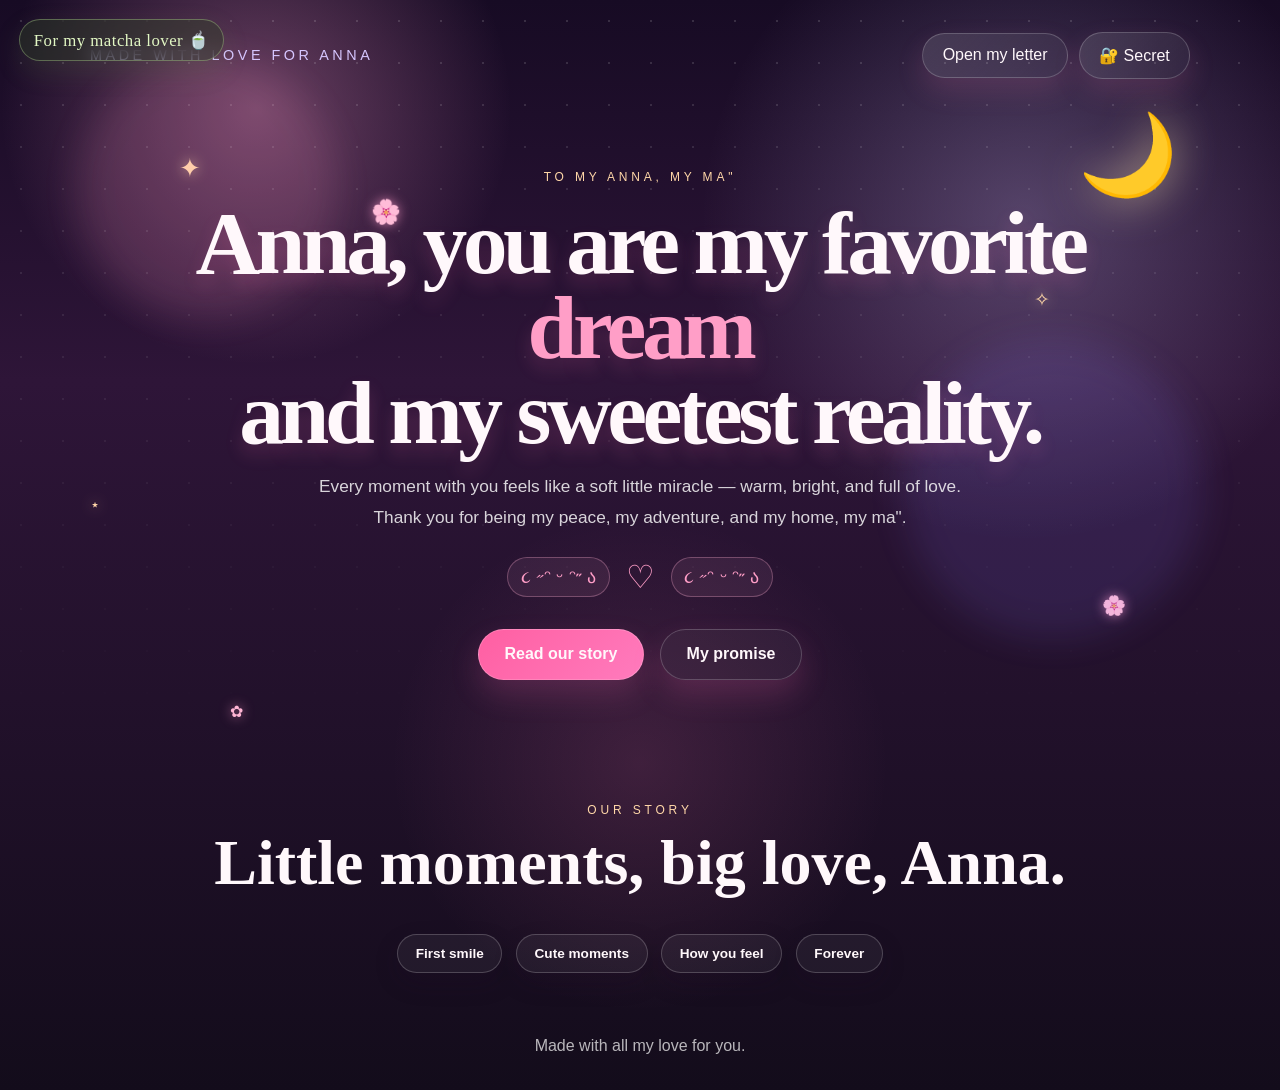
==== commit d1252ce9: "Update index.html" ====
--- a/index.html
+++ b/index.html
@@ -36,7 +36,7 @@
 
     <header class="hero">
       <nav class="topbar">
-        <span class="brand">Made with love for Jojo</span>
+        <span class="brand">Made with love for Anna</span>
         <div class="top-actions">
           <button id="openLetterBtn" class="glass-button">Open my letter</button>
           <button id="secretBtn" class="glass-button secret-button">🔐 Secret</button>
@@ -44,9 +44,9 @@
       </nav>
 
       <div class="hero-inner">
-        <p class="eyebrow">To my Jojo, my ma"</p>
+        <p class="eyebrow">To my Anna, my ma"</p>
         <h1>
-          Jojo, you are my favorite <span>dream</span><br />
+          Anna, you are my favorite <span>dream</span><br />
           and my sweetest reality.
         </h1>
         <p class="lead">
@@ -61,8 +61,8 @@
         </div>
 
         <div class="cta-row">
-          <a class="primary-btn" href="#story" data-screen="story">Read our story</a>
-          <a class="secondary-btn" href="#promise" data-screen="promise">My promise</a>
+          <a class="primary-btn" href="" data-screen="story">Read our story</a>
+          <a class="secondary-btn" href="" data-screen="promise">My promise</a>
         </div>
       </div>
     </header>
@@ -71,14 +71,14 @@
       <section id="story" class="story section-shell screen active-screen">
         <div class="section-heading">
           <p class="mini-label">Our story</p>
-          <h2>Little moments, big love, Jojo.</h2>
+          <h2>Little moments, big love, Anna.</h2>
         </div>
 
         <div class="memory-nav" aria-label="Memory navigation">
-          <a href="#memory-1" data-screen="memory-1" class="nav-pill active">First smile</a>
-          <a href="#memory-2" data-screen="memory-2" class="nav-pill">Cute moments</a>
-          <a href="#memory-3" data-screen="memory-3" class="nav-pill">How you feel</a>
-          <a href="#memory-4" data-screen="memory-4" class="nav-pill">Forever</a>
+          <a href="" data-screen="memory-1" class="nav-pill active">First smile</a>
+          <a href="" data-screen="memory-2" class="nav-pill">Cute moments</a>
+          <a href="" data-screen="memory-3" class="nav-pill">How you feel</a>
+          <a href="" data-screen="memory-4" class="nav-pill">Forever</a>
         </div>
       </section>
 
@@ -91,7 +91,7 @@
               I still remember the first time you smiled at me and somehow made the whole
               world feel softer, gentler, and a little more magical.
             </p>
-            <a href="#memory-2" data-screen="memory-2" class="mini-btn">Next adorable memory</a>
+            <a href="" data-screen="memory-2" class="mini-btn">Next adorable memory</a>
           </div>
           <div class="slide-card">
             <div class="card-emoji">🌸</div>
@@ -112,7 +112,7 @@
               It’s not just the big moments. It’s the little things — your laughter, your
               gentleness, your warmth — that make my heart race in the sweetest way.
             </p>
-            <a href="#memory-3" data-screen="memory-3" class="mini-btn">Tell me more</a>
+            <a href="" data-screen="memory-3" class="mini-btn">Tell me more</a>
           </div>
           <div class="slide-card">
             <div class="card-emoji">✨</div>
@@ -132,7 +132,7 @@
               With you, my thoughts feel calmer, my dreams feel brighter, and my heart keeps
               choosing peace, joy, and love every single day.
             </p>
-            <a href="#memory-4" data-screen="memory-4" class="mini-btn">Our future</a>
+            <a href="" data-screen="memory-4" class="mini-btn">Our future</a>
           </div>
           <div class="slide-card">
             <div class="card-emoji">🌙</div>
@@ -153,7 +153,7 @@
               I will keep choosing you, every day, in every season. I will love you with
               patience, tenderness, and the quiet kind of devotion that lasts.
             </p>
-            <a href="#promise" data-screen="promise" class="mini-btn">Read my promise</a>
+            <a href="" data-screen="promise" class="mini-btn">Read my promise</a>
           </div>
           <div class="slide-card">
             <div class="card-emoji">💖</div>
@@ -220,7 +220,7 @@
         <p class="mini-label">Forever</p>
         <h2>My love for you is not just big — it’s home.</h2>
         <p>
-          Thank you, Jojo, for being the softest part of my life and the brightest part of my
+          Thank you, Anna, for being the softest part of my life and the brightest part of my
           future. I love you more than words can say, and I’ll keep loving you in every
           way I know how.
         </p>
@@ -259,7 +259,7 @@
           <h2>You are my favorite notification.</h2>
           <p id="modalMessage">
             No matter how busy the day gets, my heart still saves its brightest little
-            smile for you, Jojo — my forever ma".</p>
+            smile for you, Anna — my forever ma".</p>
           <button id="secretloveButton" class="primary-btn secret-love-button">I love you😘😘</button>
         </div>
       </div>
@@ -270,9 +270,9 @@
       <div class="modal-card" role="dialog" aria-modal="true" aria-labelledby="letterTitle">
         <button class="modal-close" data-close-letter aria-label="Close letter">×</button>
         <div class="letter-card">
-          <span class="badge">A letter for Jojo</span>
+          <span class="badge">A letter for Anna</span>
           <div class="letter-sparkle">💌</div>
-          <h2 id="letterTitle">To my Jojo, my ma"</h2>
+          <h2 id="letterTitle">To my Anna, my ma"</h2>
           <p>
             If I could give you one thing in life, I would give you the ability to see
             yourself through my eyes. Then you would understand how special, beautiful,
--- a/style.css
+++ b/style.css
@@ -840,6 +840,42 @@
   color: rgba(255, 255, 255, 0.82);
 }
 
+.sprinkle-layer {
+  position: fixed;
+  inset: 50% 0 auto;
+  height: 0;
+  z-index: 20;
+  pointer-events: none;
+}
+
+.sprinkle {
+  position: absolute;
+  left: 50%;
+  top: 0;
+  font-size: clamp(1rem, 2vw, 1.6rem);
+  opacity: 0;
+  animation: sprinkleBurst 1s var(--delay) ease-out forwards;
+}
+
+.sprinkle.rose { color: var(--rose-strong); }
+.sprinkle.peach { color: var(--peach); }
+.sprinkle.lavender { color: var(--lavender); }
+.sprinkle.white { color: var(--white); }
+
+@keyframes sprinkleBurst {
+  0% {
+    opacity: 0;
+    transform: translate(-50%, -50%) scale(0.2) rotate(0deg);
+  }
+  18% {
+    opacity: 1;
+  }
+  100% {
+    opacity: 0;
+    transform: translate(calc(-50% + var(--x)), var(--y)) scale(1.15) rotate(var(--rotate));
+  }
+}
+
 .password-form {
   display: grid;
   gap: 0.75rem;
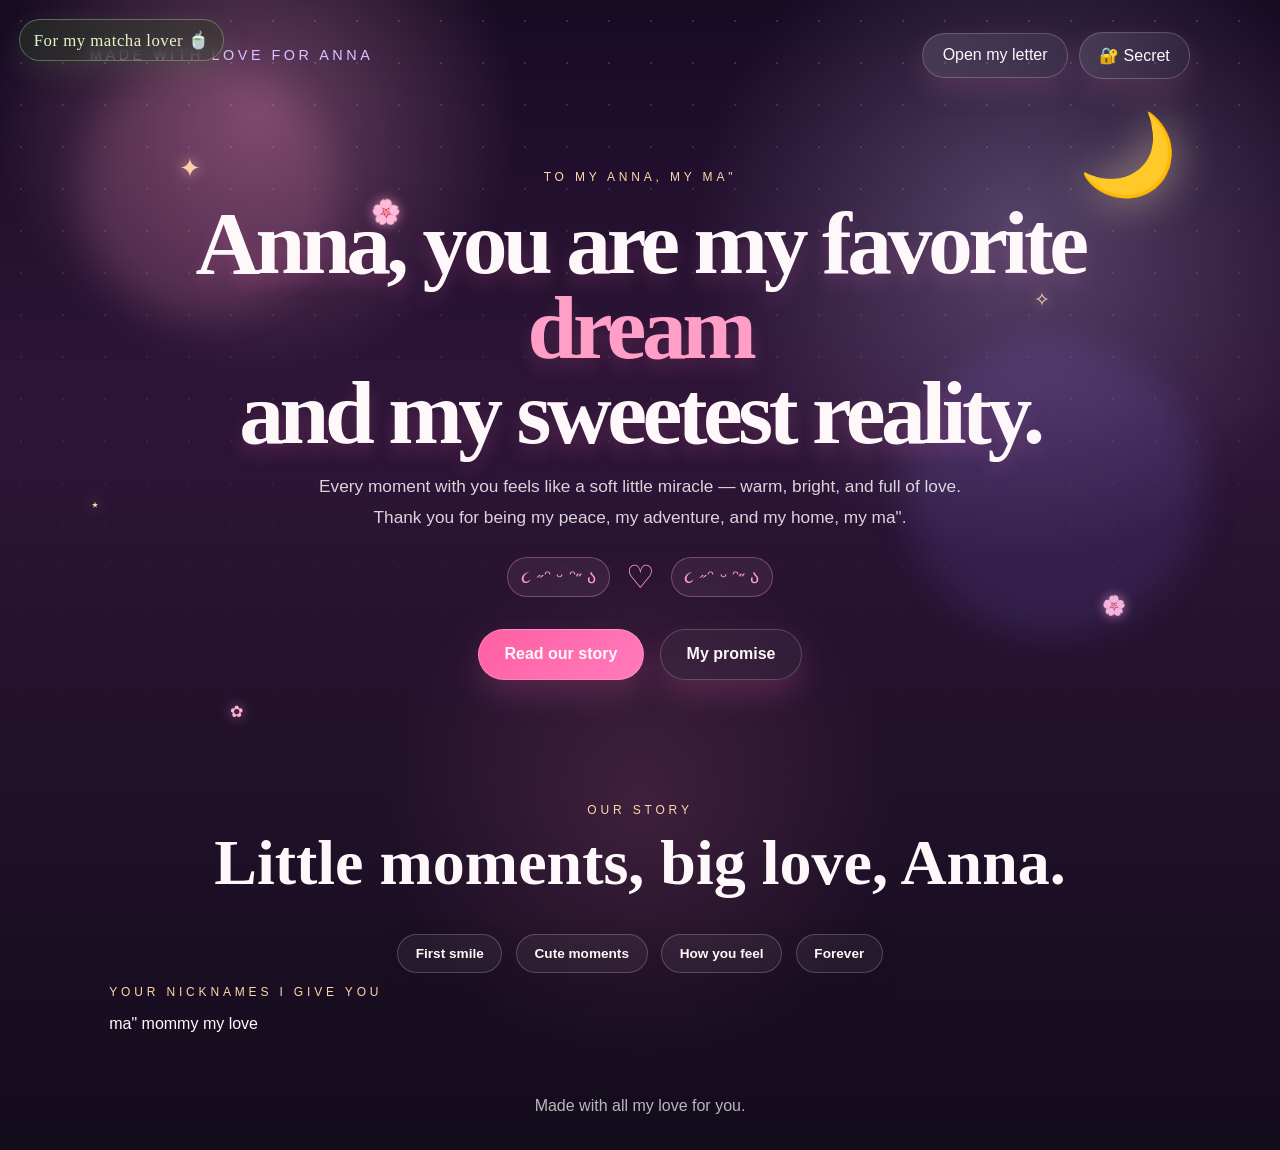
==== commit 2c17ace4: "Update index.html" ====
--- a/index.html
+++ b/index.html
@@ -1,5 +1,3 @@
-
-
 <!DOCTYPE html>
 <html lang="en">
   <head>
@@ -80,6 +78,15 @@
           <a href="" data-screen="memory-3" class="nav-pill">How you feel</a>
           <a href="" data-screen="memory-4" class="nav-pill">Forever</a>
         </div>
+
+        <div class="nickname-panel">
+          <p class="mini-label">Your nicknames I give you</p>
+          <div class="nickname-list" aria-label="Nicknames">
+            <span>ma"</span>
+            <span>mommy</span>
+            <span>my love</span>
+          </div>
+        </div>
       </section>
 
       <section id="memory-1" class="slide-show section-shell screen">
@@ -204,6 +211,12 @@
             patience, honesty, and tenderness. I will be your safe place, your loudest
             cheerleader, and your favorite person to come home to.
           </p>
+          <div class="timer-card">
+            <p class="mini-label">Since 26.7</p>
+            <h2>Our love keeps growing</h2>
+            <div id="loveTimer" class="love-timer-value" aria-live="polite">00d 00h 00m 00s</div>
+            <p class="timer-caption">From the very first day, and still counting every second.</p>
+          </div>
         </div>
       </section>
 
--- a/style.css
+++ b/style.css
@@ -229,6 +229,7 @@
   display: flex;
   gap: 0.7rem;
   align-items: center;
+  flex-wrap: wrap;
 }
 
 .secret-button {
@@ -458,7 +459,8 @@
 .reason-box,
 .promise-card,
 .closing,
-.slide-card {
+.slide-card,
+.timer-card {
   background: var(--card);
   border: 1px solid var(--card-border);
   border-radius: 26px;
@@ -606,6 +608,32 @@
   text-align: center;
   position: relative;
   overflow: hidden;
+}
+
+.timer-card {
+  max-width: 820px;
+  margin: 1.25rem auto 0;
+  padding: clamp(1.4rem, 3vw, 2.2rem);
+  text-align: center;
+  position: relative;
+  overflow: hidden;
+  border: 1px solid rgba(255, 255, 255, 0.08);
+  border-radius: 20px;
+  background: rgba(255, 255, 255, 0.04);
+}
+
+.love-timer-value {
+  margin: 1.1rem 0 0.6rem;
+  font-size: clamp(1.6rem, 4vw, 3.2rem);
+  font-weight: 700;
+  letter-spacing: 0.12rem;
+  color: #ffe6f1;
+  text-shadow: 0 0 18px rgba(255, 170, 210, 0.5);
+}
+
+.timer-caption {
+  margin: 0;
+  color: rgba(255, 255, 255, 0.82);
 }
 
 .letter-card {
